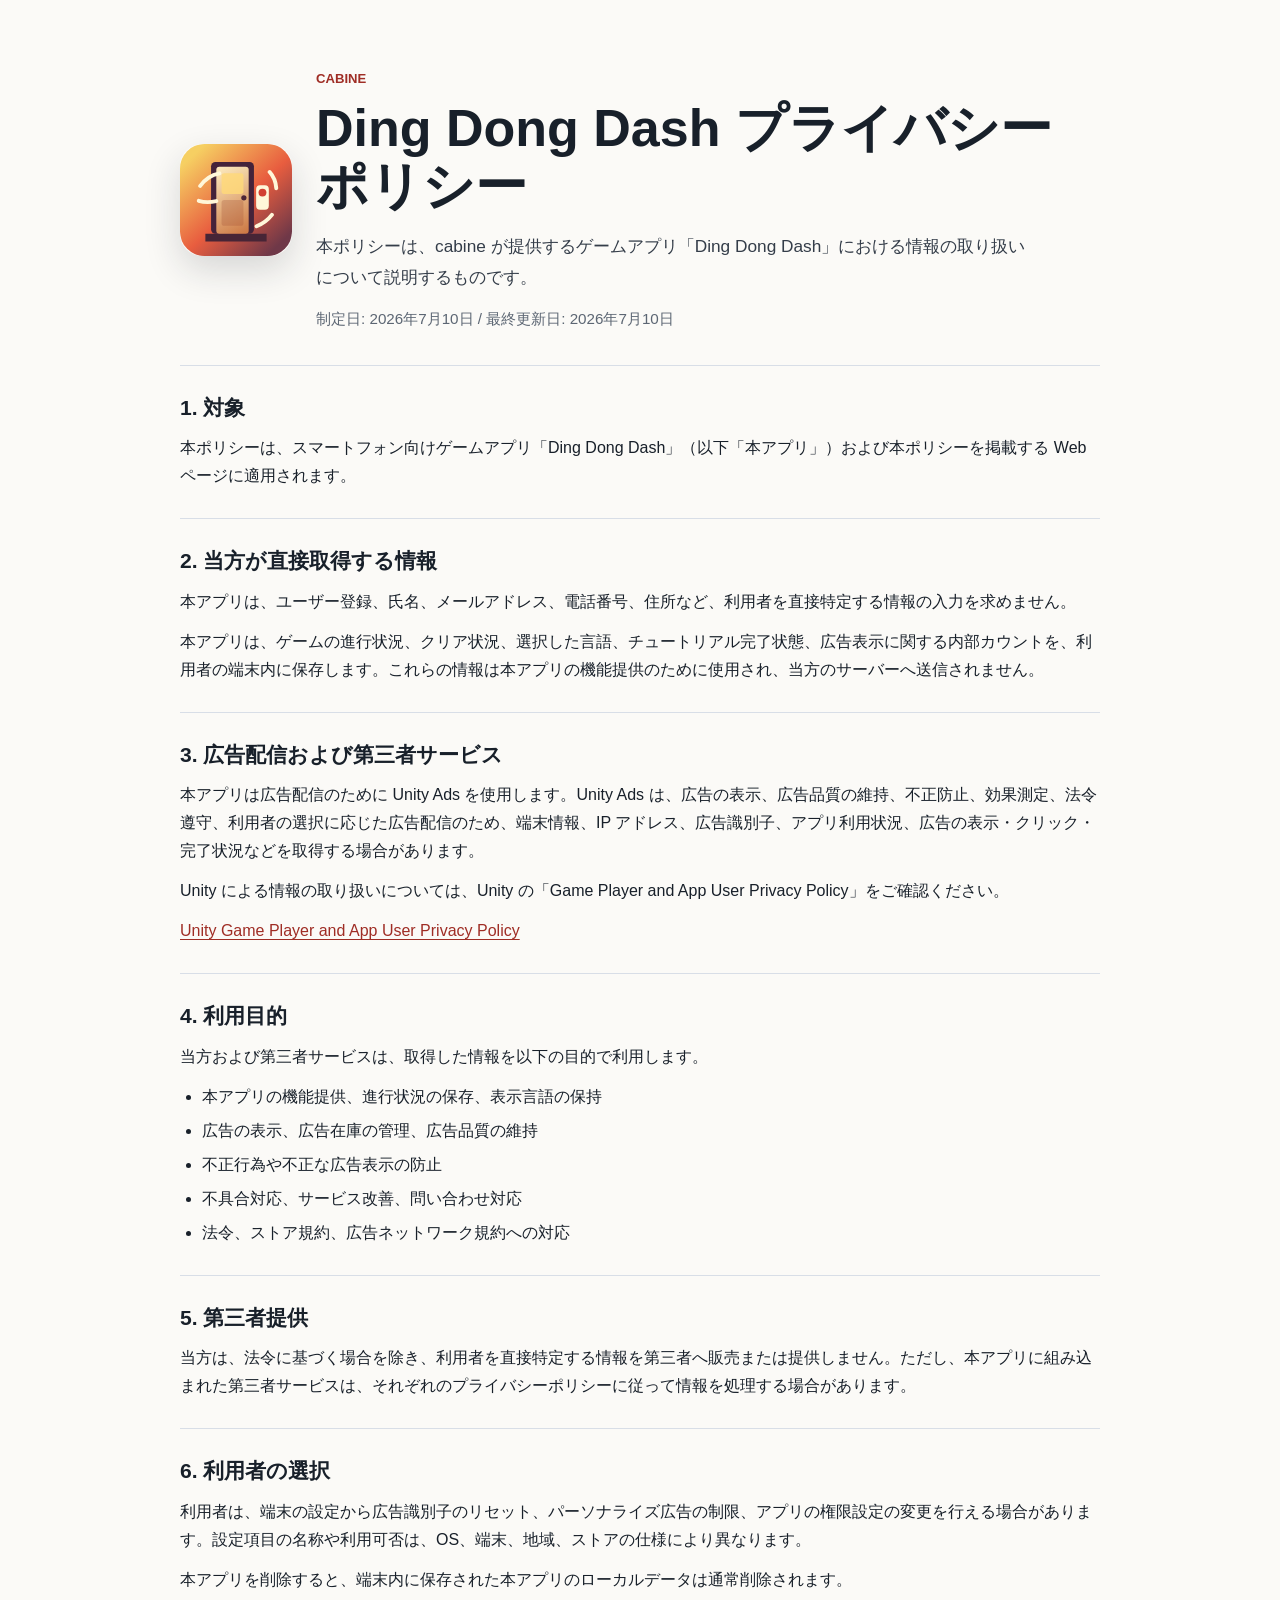
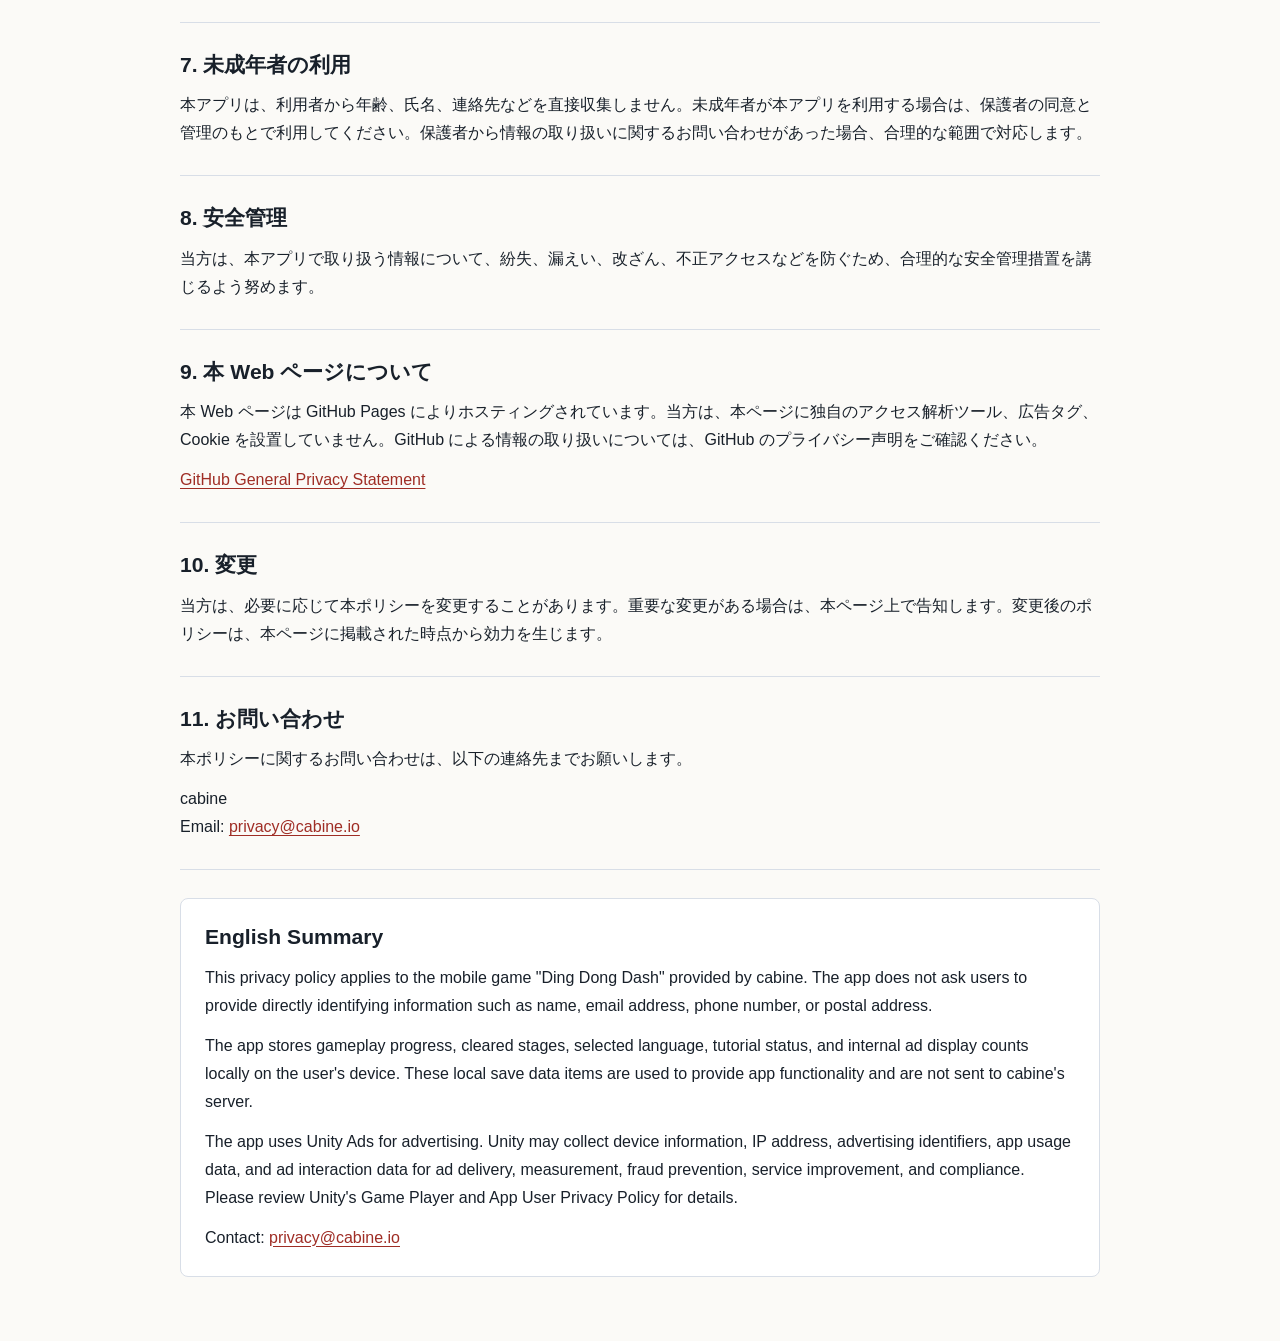
==== index.html @ f45b52ad "Add Ding Dong Dash privacy policy" ====
<!doctype html>
<html lang="ja">
  <head>
    <meta charset="utf-8">
    <meta name="viewport" content="width=device-width, initial-scale=1">
    <meta http-equiv="refresh" content="0; url=/ding-dong-dash/privacy/">
    <title>Ding Dong Dash Privacy Policy</title>
    <link rel="canonical" href="https://cabine.io/ding-dong-dash/privacy/">
    <link rel="icon" href="/assets/ding-dong-dash-icon.svg">
    <link rel="stylesheet" href="/styles.css">
  </head>
  <body>
    <main class="redirect">
      <img src="/assets/ding-dong-dash-icon.svg" width="96" height="96" alt="Ding Dong Dash">
      <h1>Ding Dong Dash Privacy Policy</h1>
      <p><a href="/ding-dong-dash/privacy/">プライバシーポリシーを表示する</a></p>
    </main>
  </body>
</html>
---- styles.css ----
:root {
  color-scheme: light;
  --ink: #18202a;
  --muted: #5c6673;
  --line: #d8dee7;
  --paper: #fbfaf7;
  --panel: #ffffff;
  --accent: #d23f31;
  --accent-strong: #9f2d25;
  --gold: #f0b33b;
}

* {
  box-sizing: border-box;
}

html {
  background: var(--paper);
}

body {
  margin: 0;
  color: var(--ink);
  font-family: -apple-system, BlinkMacSystemFont, "Hiragino Sans", "Noto Sans JP", "Segoe UI", sans-serif;
  font-size: 16px;
  line-height: 1.75;
}

a {
  color: var(--accent-strong);
  text-underline-offset: 0.18em;
}

.policy-page {
  width: min(920px, calc(100% - 32px));
  margin: 0 auto;
  padding: 40px 0 64px;
}

.policy-hero {
  display: grid;
  grid-template-columns: 112px 1fr;
  gap: 24px;
  align-items: center;
  padding: 28px 0 32px;
  border-bottom: 1px solid var(--line);
}

.app-icon {
  display: block;
  width: 112px;
  height: 112px;
  border-radius: 22px;
  box-shadow: 0 14px 36px rgba(24, 32, 42, 0.16);
}

.eyebrow {
  margin: 0 0 8px;
  color: var(--accent-strong);
  font-size: 0.82rem;
  font-weight: 700;
  letter-spacing: 0;
  text-transform: uppercase;
}

h1 {
  margin: 0;
  font-size: clamp(2rem, 5vw, 3.25rem);
  line-height: 1.12;
  letter-spacing: 0;
}

.lead {
  max-width: 720px;
  margin: 16px 0 0;
  color: #343d49;
  font-size: 1.08rem;
}

.meta {
  margin: 14px 0 0;
  color: var(--muted);
  font-size: 0.95rem;
}

section {
  padding: 28px 0;
  border-bottom: 1px solid var(--line);
}

h2 {
  margin: 0 0 12px;
  font-size: 1.32rem;
  line-height: 1.35;
  letter-spacing: 0;
}

p {
  margin: 0 0 12px;
}

p:last-child,
ul:last-child {
  margin-bottom: 0;
}

ul {
  margin: 0;
  padding-left: 1.35rem;
}

li + li {
  margin-top: 6px;
}

address {
  font-style: normal;
}

.english {
  background: var(--panel);
  border: 1px solid var(--line);
  border-radius: 8px;
  margin-top: 28px;
  padding: 24px;
}

.redirect {
  display: grid;
  min-height: 100vh;
  place-content: center;
  justify-items: center;
  padding: 32px;
  text-align: center;
}

.redirect img {
  border-radius: 18px;
  box-shadow: 0 14px 36px rgba(24, 32, 42, 0.16);
}

.redirect h1 {
  margin-top: 18px;
  font-size: 2rem;
}

@media (max-width: 640px) {
  .policy-page {
    width: min(100% - 24px, 920px);
    padding-top: 20px;
  }

  .policy-hero {
    grid-template-columns: 76px 1fr;
    gap: 16px;
    align-items: start;
    padding-bottom: 24px;
  }

  .app-icon {
    width: 76px;
    height: 76px;
    border-radius: 16px;
  }

  h1 {
    font-size: 1.9rem;
  }

  .lead {
    grid-column: 1 / -1;
    font-size: 1rem;
  }
}
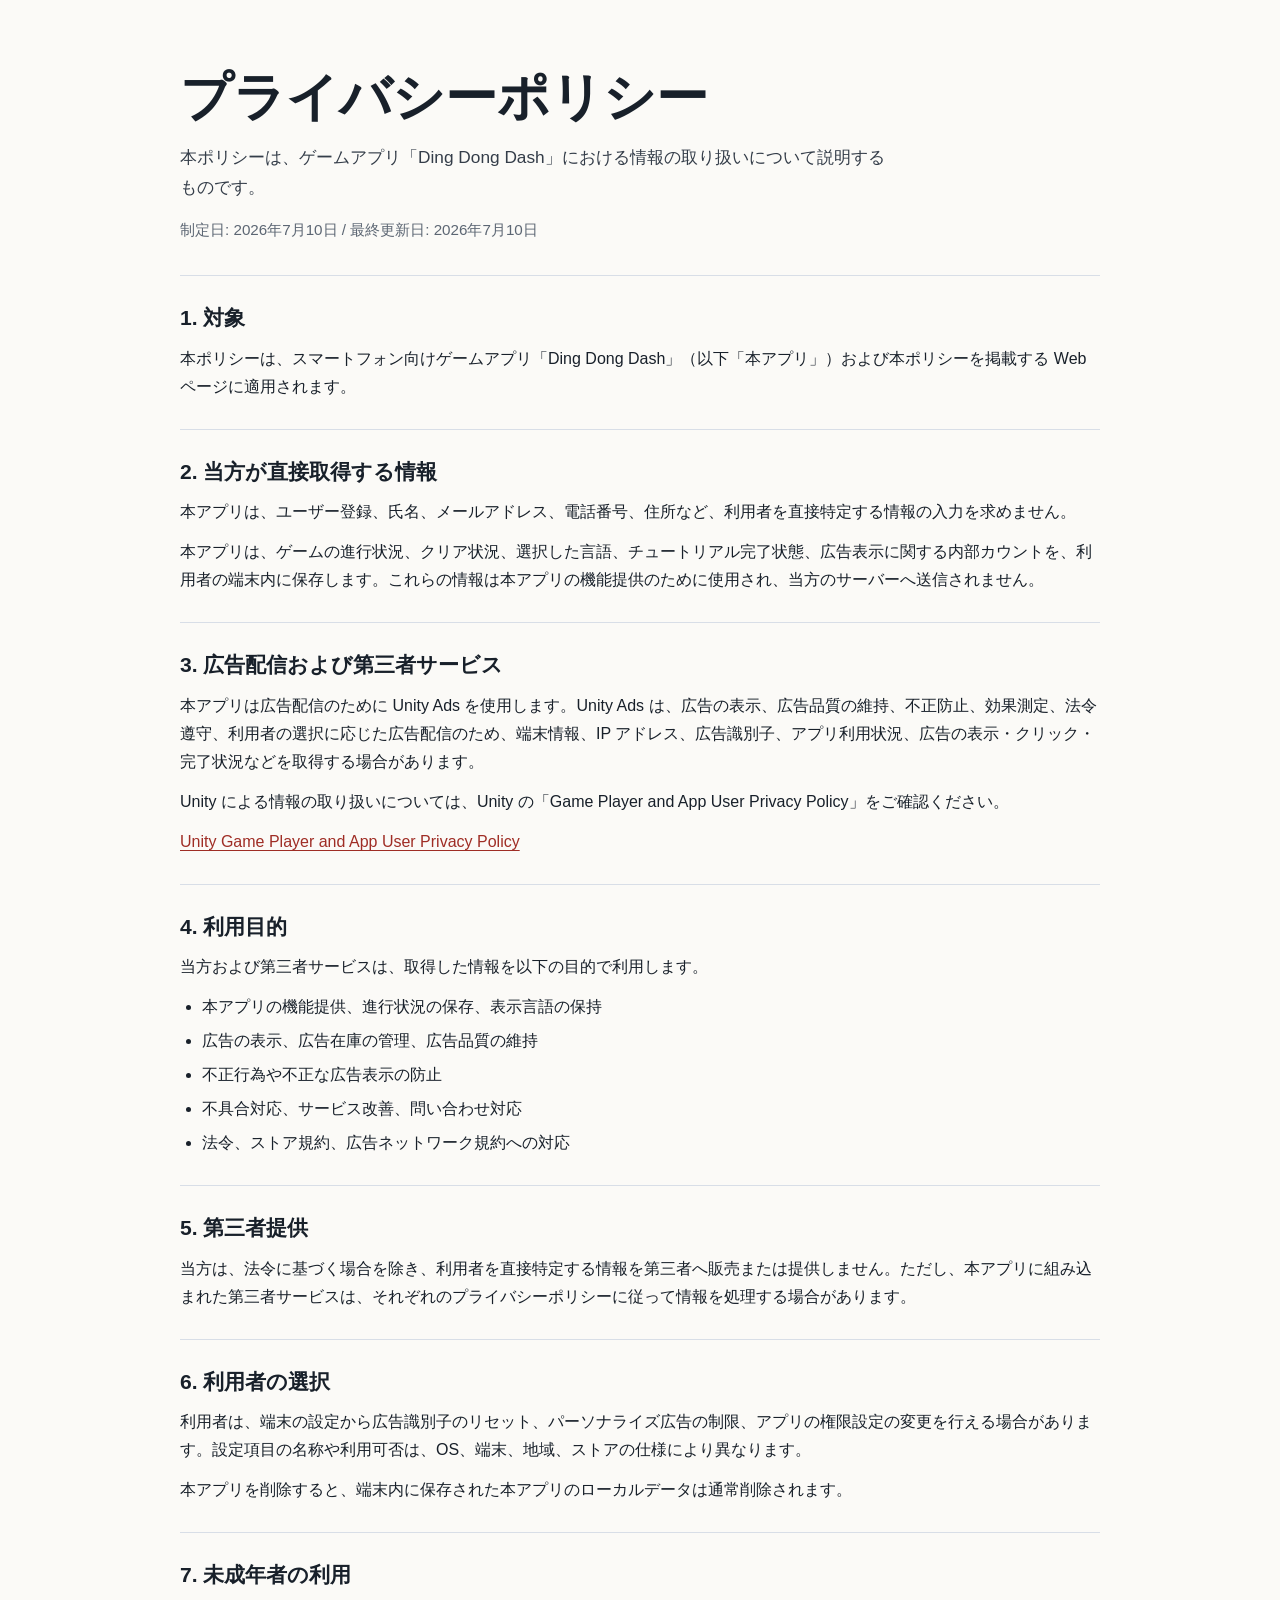
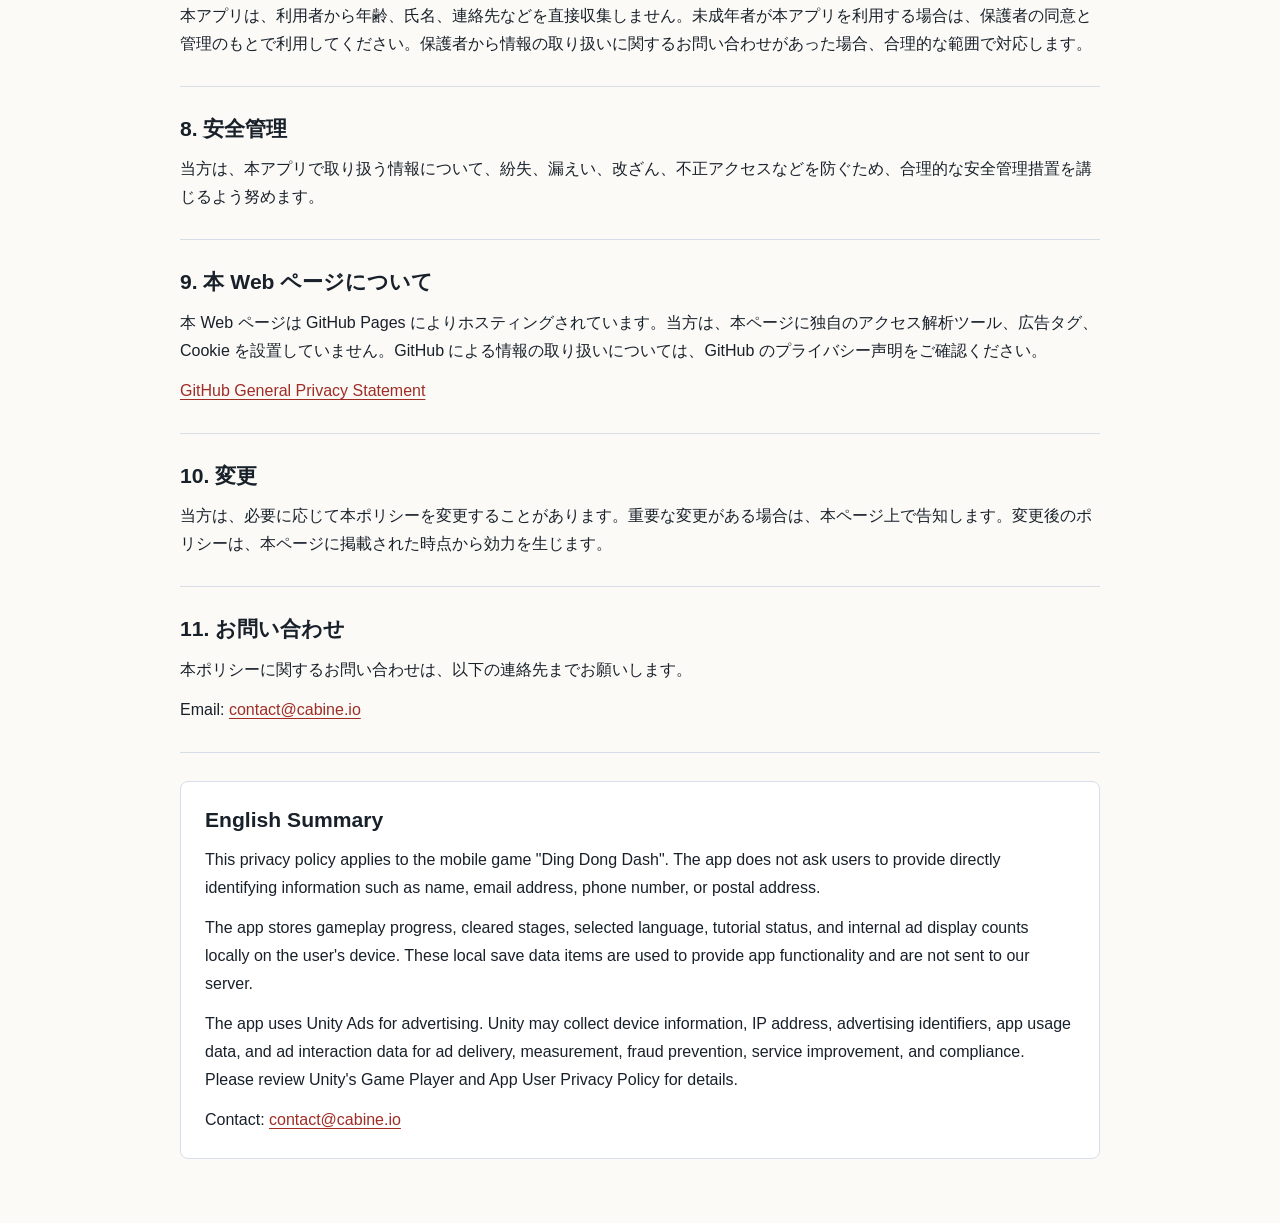
==== commit 3dfbedd9: "Simplify privacy policy header and contact" ====
--- a/index.html
+++ b/index.html
@@ -4,15 +4,14 @@
     <meta charset="utf-8">
     <meta name="viewport" content="width=device-width, initial-scale=1">
     <meta http-equiv="refresh" content="0; url=/ding-dong-dash/privacy/">
-    <title>Ding Dong Dash Privacy Policy</title>
+    <title>プライバシーポリシー</title>
     <link rel="canonical" href="https://cabine.io/ding-dong-dash/privacy/">
     <link rel="icon" href="/assets/ding-dong-dash-icon.svg">
     <link rel="stylesheet" href="/styles.css">
   </head>
   <body>
     <main class="redirect">
-      <img src="/assets/ding-dong-dash-icon.svg" width="96" height="96" alt="Ding Dong Dash">
-      <h1>Ding Dong Dash Privacy Policy</h1>
+      <h1>プライバシーポリシー</h1>
       <p><a href="/ding-dong-dash/privacy/">プライバシーポリシーを表示する</a></p>
     </main>
   </body>
--- a/styles.css
+++ b/styles.css
@@ -38,29 +38,8 @@
 }
 
 .policy-hero {
-  display: grid;
-  grid-template-columns: 112px 1fr;
-  gap: 24px;
-  align-items: center;
   padding: 28px 0 32px;
   border-bottom: 1px solid var(--line);
-}
-
-.app-icon {
-  display: block;
-  width: 112px;
-  height: 112px;
-  border-radius: 22px;
-  box-shadow: 0 14px 36px rgba(24, 32, 42, 0.16);
-}
-
-.eyebrow {
-  margin: 0 0 8px;
-  color: var(--accent-strong);
-  font-size: 0.82rem;
-  font-weight: 700;
-  letter-spacing: 0;
-  text-transform: uppercase;
 }
 
 h1 {
@@ -134,13 +113,7 @@
   text-align: center;
 }
 
-.redirect img {
-  border-radius: 18px;
-  box-shadow: 0 14px 36px rgba(24, 32, 42, 0.16);
-}
-
 .redirect h1 {
-  margin-top: 18px;
   font-size: 2rem;
 }
 
@@ -150,25 +123,7 @@
     padding-top: 20px;
   }
 
-  .policy-hero {
-    grid-template-columns: 76px 1fr;
-    gap: 16px;
-    align-items: start;
-    padding-bottom: 24px;
-  }
-
-  .app-icon {
-    width: 76px;
-    height: 76px;
-    border-radius: 16px;
-  }
-
   h1 {
     font-size: 1.9rem;
   }
-
-  .lead {
-    grid-column: 1 / -1;
-    font-size: 1rem;
-  }
 }
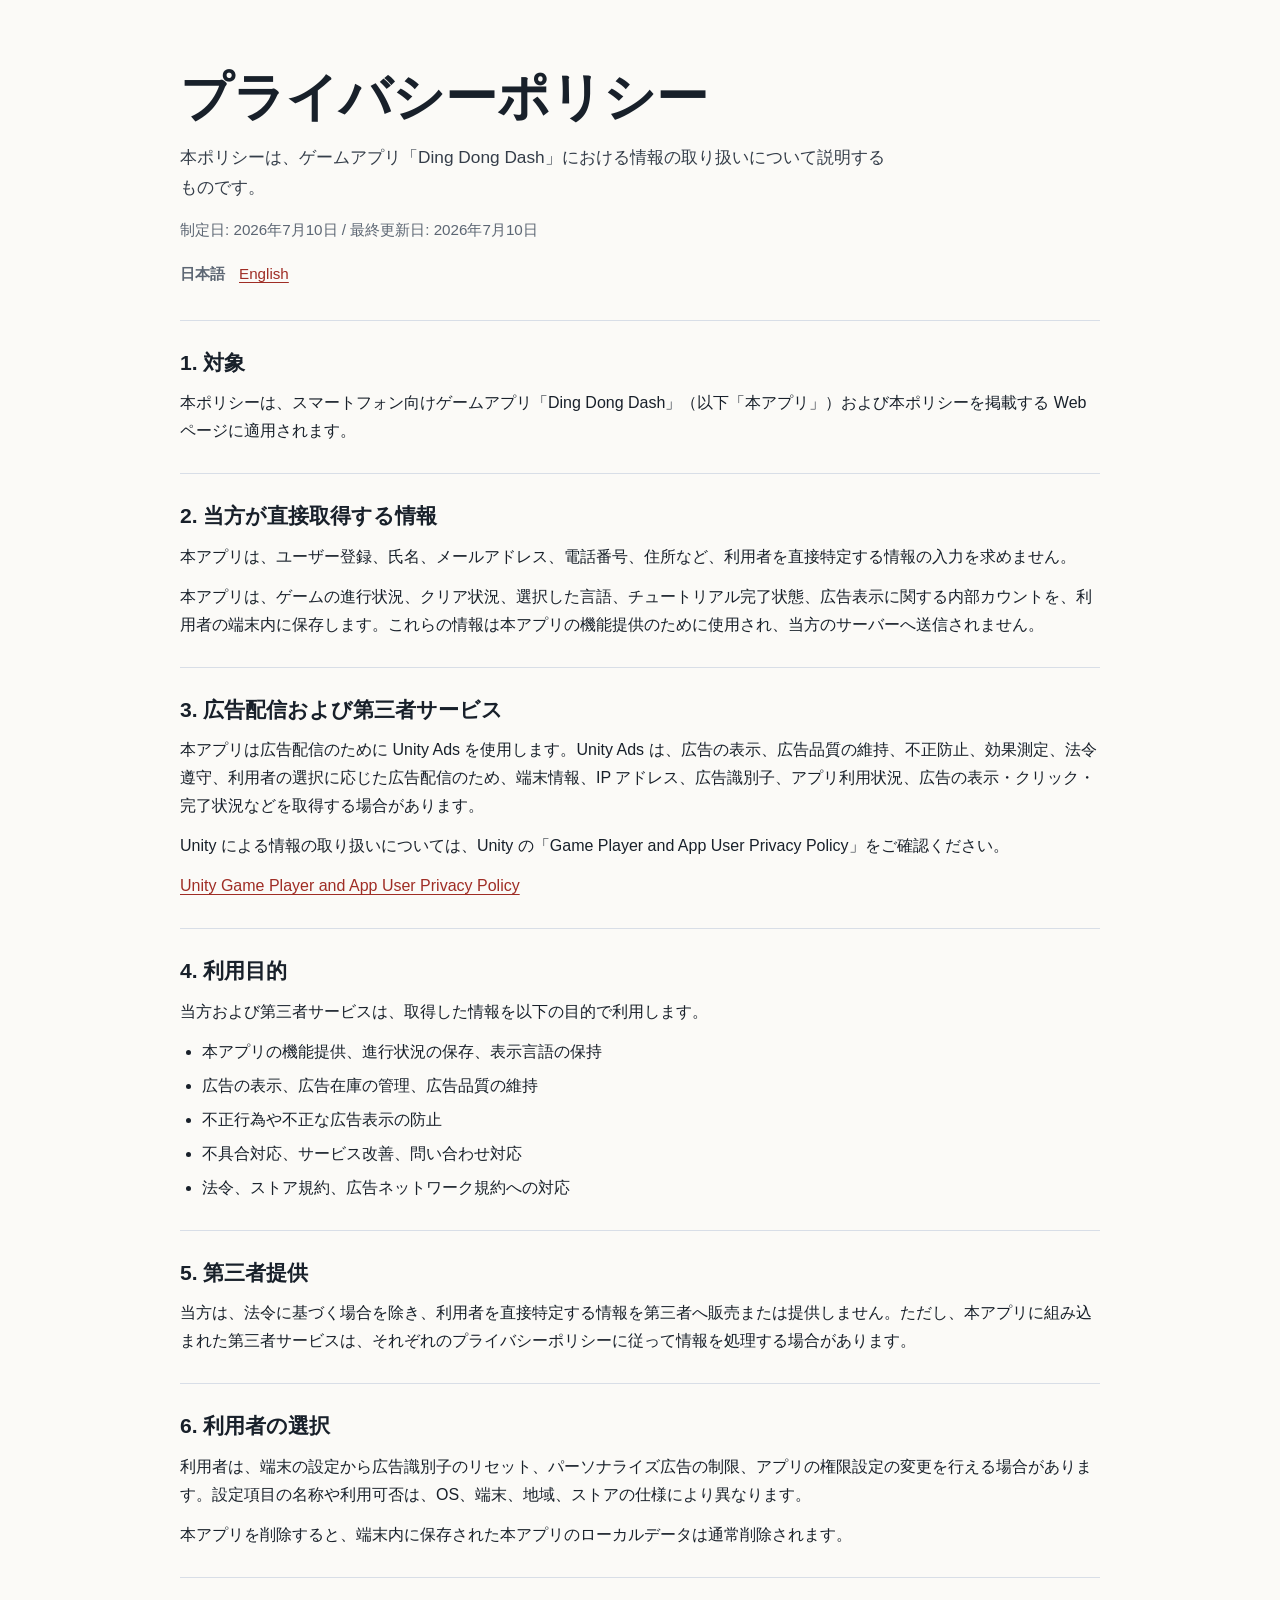
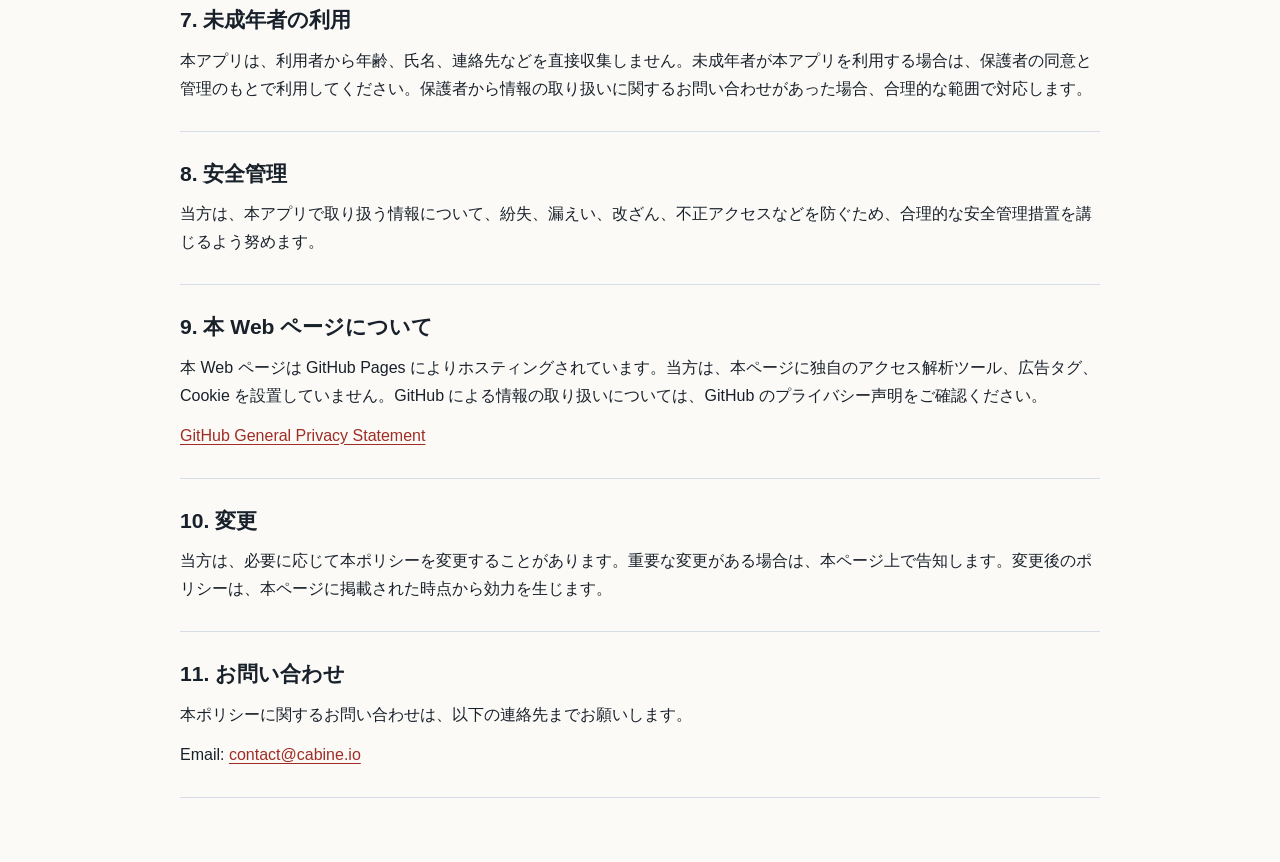
==== commit cde28c1f: "Add English privacy policy" ====
--- a/index.html
+++ b/index.html
@@ -7,7 +7,7 @@
     <title>プライバシーポリシー</title>
     <link rel="canonical" href="https://cabine.io/ding-dong-dash/privacy/">
     <link rel="icon" href="/assets/ding-dong-dash-icon.svg">
-    <link rel="stylesheet" href="/styles.css">
+    <link rel="stylesheet" href="/styles.css?v=20260710-3">
   </head>
   <body>
     <main class="redirect">
--- a/styles.css
+++ b/styles.css
@@ -38,6 +38,7 @@
 }
 
 .policy-hero {
+  display: block;
   padding: 28px 0 32px;
   border-bottom: 1px solid var(--line);
 }
@@ -47,6 +48,8 @@
   font-size: clamp(2rem, 5vw, 3.25rem);
   line-height: 1.12;
   letter-spacing: 0;
+  word-break: keep-all;
+  overflow-wrap: normal;
 }
 
 .lead {
@@ -60,6 +63,19 @@
   margin: 14px 0 0;
   color: var(--muted);
   font-size: 0.95rem;
+}
+
+.language-nav {
+  display: flex;
+  gap: 14px;
+  align-items: center;
+  margin-top: 18px;
+  color: var(--muted);
+  font-size: 0.95rem;
+}
+
+.language-nav span {
+  font-weight: 700;
 }
 
 section {
@@ -96,14 +112,6 @@
   font-style: normal;
 }
 
-.english {
-  background: var(--panel);
-  border: 1px solid var(--line);
-  border-radius: 8px;
-  margin-top: 28px;
-  padding: 24px;
-}
-
 .redirect {
   display: grid;
   min-height: 100vh;
